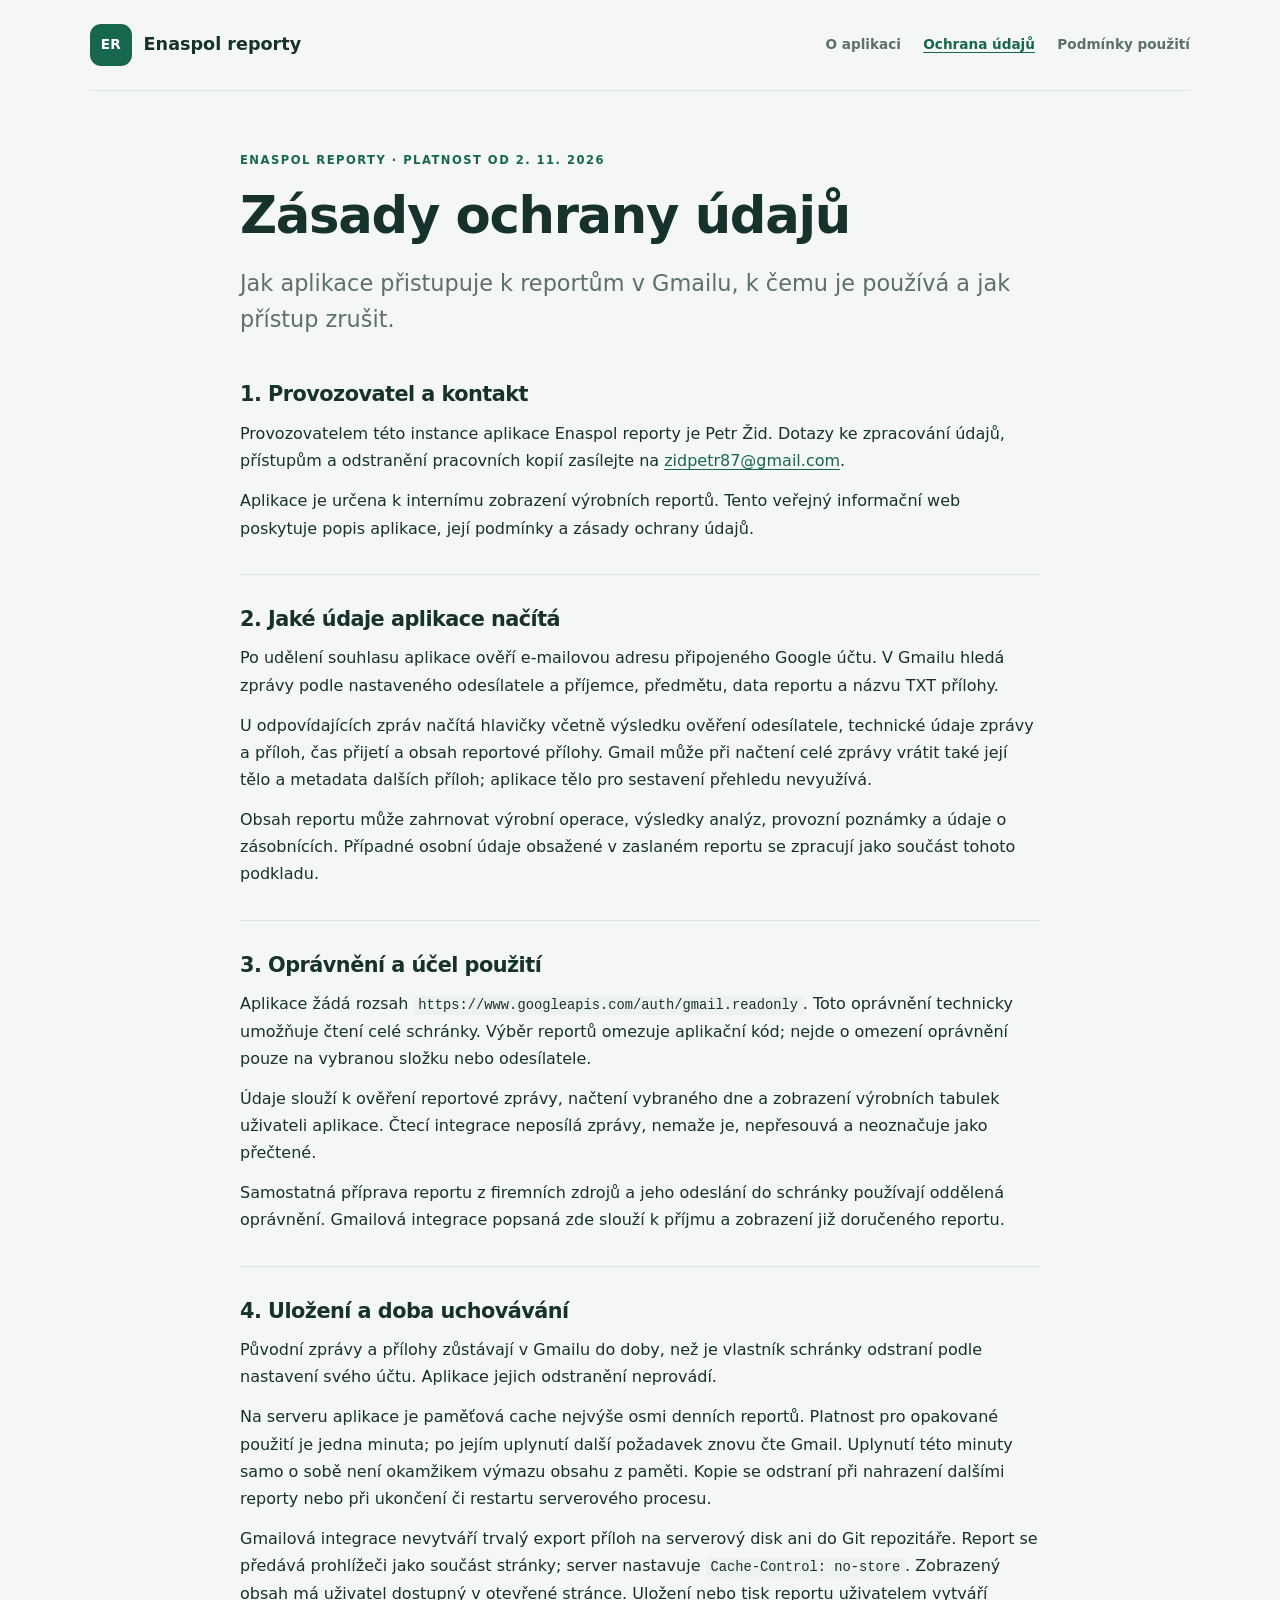
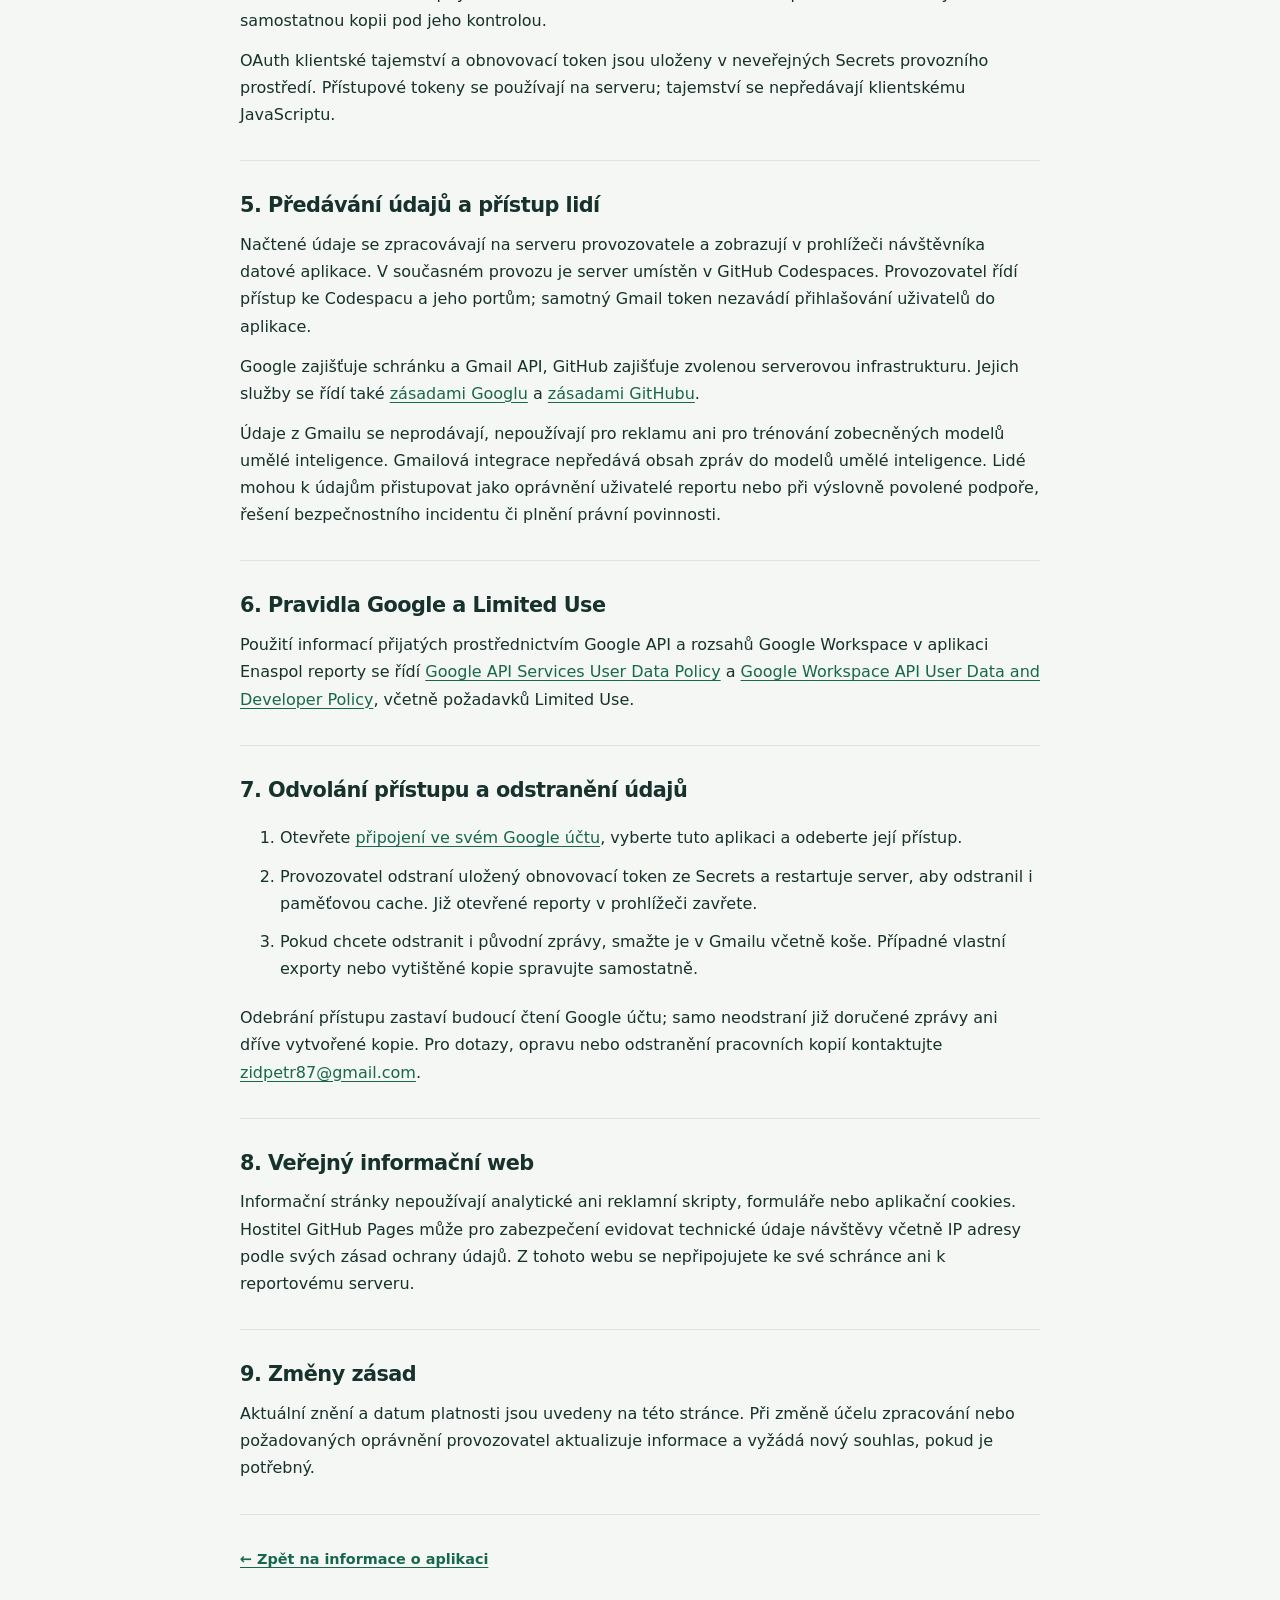
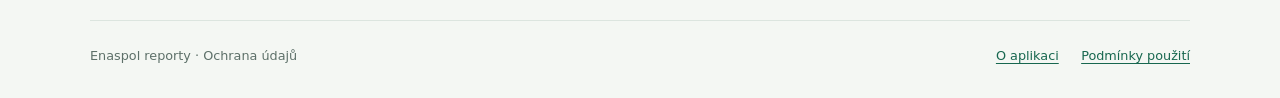
==== privacy.html @ 2ac8ffab "Publish Enaspol reporty information, privacy policy and terms" ====
<!doctype html>
<html lang="cs">
  <head>
    <meta charset="utf-8">
    <meta name="viewport" content="width=device-width, initial-scale=1">
    <meta name="description" content="Zásady ochrany údajů aplikace Enaspol reporty: přístup ke Gmailu, účel zpracování, uchovávání a odvolání souhlasu.">
    <meta name="referrer" content="strict-origin-when-cross-origin">
    <meta http-equiv="Content-Security-Policy" content="default-src 'none'; style-src 'self'; img-src 'self'; base-uri 'none'; form-action 'none'">
    <title>Ochrana údajů | Enaspol reporty</title>
    <link rel="stylesheet" href="styles.css">
  </head>
  <body>
    <a class="skip-link" href="#obsah">Přejít na obsah</a>
    <header class="site-header">
      <a class="brand" href="index.html"><span class="brand-mark" aria-hidden="true">ER</span>Enaspol reporty</a>
      <nav aria-label="Hlavní navigace"><a href="index.html">O aplikaci</a><a href="privacy.html" aria-current="page">Ochrana údajů</a><a href="terms.html">Podmínky použití</a></nav>
    </header>
    <main class="document" id="obsah">
      <p class="eyebrow">Enaspol reporty · Platnost od 2. 11. 2026</p>
      <h1>Zásady ochrany údajů</h1>
      <p class="lead">Jak aplikace přistupuje k reportům v Gmailu, k čemu je používá a jak přístup zrušit.</p>
      <section>
        <h2>1. Provozovatel a kontakt</h2>
        <p>Provozovatelem této instance aplikace Enaspol reporty je Petr Žid. Dotazy ke zpracování údajů, přístupům a odstranění pracovních kopií zasílejte na <a href="mailto:zidpetr87@gmail.com">zidpetr87@gmail.com</a>.</p>
        <p>Aplikace je určena k internímu zobrazení výrobních reportů. Tento veřejný informační web poskytuje popis aplikace, její podmínky a zásady ochrany údajů.</p>
      </section>
      <section>
        <h2>2. Jaké údaje aplikace načítá</h2>
        <p>Po udělení souhlasu aplikace ověří e-mailovou adresu připojeného Google účtu. V Gmailu hledá zprávy podle nastaveného odesílatele a příjemce, předmětu, data reportu a názvu TXT přílohy.</p>
        <p>U odpovídajících zpráv načítá hlavičky včetně výsledku ověření odesílatele, technické údaje zprávy a příloh, čas přijetí a obsah reportové přílohy. Gmail může při načtení celé zprávy vrátit také její tělo a metadata dalších příloh; aplikace tělo pro sestavení přehledu nevyužívá.</p>
        <p>Obsah reportu může zahrnovat výrobní operace, výsledky analýz, provozní poznámky a údaje o zásobnících. Případné osobní údaje obsažené v zaslaném reportu se zpracují jako součást tohoto podkladu.</p>
      </section>
      <section>
        <h2>3. Oprávnění a účel použití</h2>
        <p>Aplikace žádá rozsah <code>https://www.googleapis.com/auth/gmail.readonly</code>. Toto oprávnění technicky umožňuje čtení celé schránky. Výběr reportů omezuje aplikační kód; nejde o omezení oprávnění pouze na vybranou složku nebo odesílatele.</p>
        <p>Údaje slouží k ověření reportové zprávy, načtení vybraného dne a zobrazení výrobních tabulek uživateli aplikace. Čtecí integrace neposílá zprávy, nemaže je, nepřesouvá a neoznačuje jako přečtené.</p>
        <p>Samostatná příprava reportu z firemních zdrojů a jeho odeslání do schránky používají oddělená oprávnění. Gmailová integrace popsaná zde slouží k příjmu a zobrazení již doručeného reportu.</p>
      </section>
      <section>
        <h2>4. Uložení a doba uchovávání</h2>
        <p>Původní zprávy a přílohy zůstávají v Gmailu do doby, než je vlastník schránky odstraní podle nastavení svého účtu. Aplikace jejich odstranění neprovádí.</p>
        <p>Na serveru aplikace je paměťová cache nejvýše osmi denních reportů. Platnost pro opakované použití je jedna minuta; po jejím uplynutí další požadavek znovu čte Gmail. Uplynutí této minuty samo o sobě není okamžikem výmazu obsahu z paměti. Kopie se odstraní při nahrazení dalšími reporty nebo při ukončení či restartu serverového procesu.</p>
        <p>Gmailová integrace nevytváří trvalý export příloh na serverový disk ani do Git repozitáře. Report se předává prohlížeči jako součást stránky; server nastavuje <code>Cache-Control: no-store</code>. Zobrazený obsah má uživatel dostupný v otevřené stránce. Uložení nebo tisk reportu uživatelem vytváří samostatnou kopii pod jeho kontrolou.</p>
        <p>OAuth klientské tajemství a obnovovací token jsou uloženy v neveřejných Secrets provozního prostředí. Přístupové tokeny se používají na serveru; tajemství se nepředávají klientskému JavaScriptu.</p>
      </section>
      <section>
        <h2>5. Předávání údajů a přístup lidí</h2>
        <p>Načtené údaje se zpracovávají na serveru provozovatele a zobrazují v prohlížeči návštěvníka datové aplikace. V současném provozu je server umístěn v GitHub Codespaces. Provozovatel řídí přístup ke Codespacu a jeho portům; samotný Gmail token nezavádí přihlašování uživatelů do aplikace.</p>
        <p>Google zajišťuje schránku a Gmail API, GitHub zajišťuje zvolenou serverovou infrastrukturu. Jejich služby se řídí také <a href="https://policies.google.com/privacy">zásadami Googlu</a> a <a href="https://docs.github.com/en/site-policy/privacy-policies/github-general-privacy-statement">zásadami GitHubu</a>.</p>
        <p>Údaje z Gmailu se neprodávají, nepoužívají pro reklamu ani pro trénování zobecněných modelů umělé inteligence. Gmailová integrace nepředává obsah zpráv do modelů umělé inteligence. Lidé mohou k údajům přistupovat jako oprávnění uživatelé reportu nebo při výslovně povolené podpoře, řešení bezpečnostního incidentu či plnění právní povinnosti.</p>
      </section>
      <section>
        <h2>6. Pravidla Google a Limited Use</h2>
        <p>Použití informací přijatých prostřednictvím Google API a rozsahů Google Workspace v aplikaci Enaspol reporty se řídí <a href="https://developers.google.com/terms/api-services-user-data-policy">Google API Services User Data Policy</a> a <a href="https://developers.google.com/workspace/workspace-api-user-data-developer-policy">Google Workspace API User Data and Developer Policy</a>, včetně požadavků Limited Use.</p>
      </section>
      <section>
        <h2>7. Odvolání přístupu a odstranění údajů</h2>
        <ol>
          <li>Otevřete <a href="https://myaccount.google.com/connections">připojení ve svém Google účtu</a>, vyberte tuto aplikaci a odeberte její přístup.</li>
          <li>Provozovatel odstraní uložený obnovovací token ze Secrets a restartuje server, aby odstranil i paměťovou cache. Již otevřené reporty v prohlížeči zavřete.</li>
          <li>Pokud chcete odstranit i původní zprávy, smažte je v Gmailu včetně koše. Případné vlastní exporty nebo vytištěné kopie spravujte samostatně.</li>
        </ol>
        <p>Odebrání přístupu zastaví budoucí čtení Google účtu; samo neodstraní již doručené zprávy ani dříve vytvořené kopie. Pro dotazy, opravu nebo odstranění pracovních kopií kontaktujte <a href="mailto:zidpetr87@gmail.com">zidpetr87@gmail.com</a>.</p>
      </section>
      <section>
        <h2>8. Veřejný informační web</h2>
        <p>Informační stránky nepoužívají analytické ani reklamní skripty, formuláře nebo aplikační cookies. Hostitel GitHub Pages může pro zabezpečení evidovat technické údaje návštěvy včetně IP adresy podle svých zásad ochrany údajů. Z tohoto webu se nepřipojujete ke své schránce ani k reportovému serveru.</p>
      </section>
      <section>
        <h2>9. Změny zásad</h2>
        <p>Aktuální znění a datum platnosti jsou uvedeny na této stránce. Při změně účelu zpracování nebo požadovaných oprávnění provozovatel aktualizuje informace a vyžádá nový souhlas, pokud je potřebný.</p>
      </section>
      <a class="back-link" href="index.html">← Zpět na informace o aplikaci</a>
    </main>
    <footer class="site-footer"><span>Enaspol reporty · Ochrana údajů</span><div><a href="index.html">O aplikaci</a><a href="terms.html">Podmínky použití</a></div></footer>
  </body>
</html>
---- styles.css ----
:root {
  color-scheme: light;
  --ink: #17312c;
  --muted: #5d7069;
  --accent: #17674f;
  --line: #dce5df;
  --paper: #fff;
  --wash: #f4f7f3;
}
* { box-sizing: border-box; }
html { scroll-behavior: smooth; }
body { margin: 0; background: var(--wash); color: var(--ink); font-family: system-ui, -apple-system, BlinkMacSystemFont, "Segoe UI", sans-serif; font-size: 16px; line-height: 1.7; }
a { color: var(--accent); text-underline-offset: .2em; overflow-wrap: anywhere; }
a:hover { text-decoration-thickness: 2px; }
a:focus-visible { outline: 3px solid #c88a24; outline-offset: 5px; border-radius: 2px; }
.skip-link { position: absolute; left: 1rem; top: -5rem; padding: .6rem 1rem; background: var(--paper); z-index: 1; }
.skip-link:focus { top: 1rem; }
.site-header, .site-footer, main { width: min(1100px, calc(100% - 3rem)); margin-inline: auto; }
.site-header { display: flex; align-items: center; justify-content: space-between; gap: 1.5rem; padding-block: 1.5rem; border-bottom: 1px solid var(--line); }
.brand { display: flex; align-items: center; gap: .75rem; color: var(--ink); font-size: 1.1rem; font-weight: 750; text-decoration: none; }
.brand-mark { display: grid; place-items: center; width: 2.6rem; height: 2.6rem; border-radius: .7rem; background: var(--accent); color: white; font-size: .85rem; letter-spacing: .02em; }
nav, .site-footer > div { display: flex; flex-wrap: wrap; gap: .5rem 1.4rem; }
nav a { font-size: .85rem; font-weight: 600; color: var(--muted); text-decoration: none; }
nav a[aria-current="page"] { color: var(--accent); text-decoration: underline; }
.hero { padding-block: 4.5rem 3.5rem; max-width: 780px; }
.eyebrow { color: var(--accent); font-size: .72rem; font-weight: 750; letter-spacing: .13em; text-transform: uppercase; }
h1, h2 { font-weight: 700; line-height: 1.2; letter-spacing: -.025em; }
h1 { font-size: clamp(2.4rem, 6vw, 4.3rem); margin: .9rem 0 1.2rem; }
h2 { font-size: 1.45rem; margin: .8rem 0; }
p { margin-block: .8rem; }
.lead { color: var(--muted); font-size: clamp(1.1rem, 2vw, 1.4rem); line-height: 1.6; }
.button { display: inline-block; margin-top: 1rem; padding: .75rem 1.1rem; background: var(--accent); color: white; border-radius: .5rem; font-size: .9rem; font-weight: 650; text-decoration: none; }
.feature-grid { display: grid; grid-template-columns: repeat(3, minmax(0, 1fr)); gap: 1rem; }
.card, .panel { padding: 1.75rem; border: 1px solid var(--line); border-radius: .8rem; background: var(--paper); }
.card h2 { font-size: 1.15rem; }
.card p { font-size: .92rem; color: var(--muted); }
.card-number { color: var(--accent); font-size: .75rem; font-weight: 750; }
.panel { margin-block: 2rem; }
.panel p { max-width: 850px; }
.muted { color: var(--muted); font-size: .9rem; }
code { font-size: .86em; background: #edf2ee; padding: .15em .35em; border-radius: .2rem; overflow-wrap: anywhere; }
.contact { display: flex; align-items: center; justify-content: space-between; gap: 1rem; margin-block: 3rem; }
.contact h2, .contact p { margin: .25rem 0; }
.site-footer { display: flex; justify-content: space-between; gap: 1rem; padding-block: 1.5rem 2rem; border-top: 1px solid var(--line); color: var(--muted); font-size: .8rem; }
.document { max-width: 800px; padding-block: 3rem; }
.document h1 { font-size: clamp(2.1rem, 6vw, 3.2rem); }
.document section { padding-block: 1.2rem; border-bottom: 1px solid var(--line); }
.document section h2 { font-size: 1.3rem; }
.document li { padding-block: .35rem; }
.back-link { display: inline-block; margin-top: 2rem; font-size: .9rem; font-weight: 650; }
@media (max-width: 680px) {
  .site-header, .site-footer, main { width: calc(100% - 2rem); }
  .site-header, .site-footer, .contact { flex-direction: column; align-items: flex-start; }
  .site-header { gap: 1rem; }
  nav { gap: .5rem 1rem; }
  .hero { padding-block: 2.5rem; }
  .feature-grid { grid-template-columns: 1fr; }
  .card, .panel { padding: 1.35rem; }
  .document { padding-block: 2rem; }
}
@media (prefers-reduced-motion: reduce) { html { scroll-behavior: auto; } }
@media print {
  body { background: white; color: black; }
  .site-header, .site-footer, .button, .back-link, .skip-link { display: none; }
  main { width: 100%; }
  .hero, .document { padding-block: 0; }
  .card, .panel { break-inside: avoid; }
}
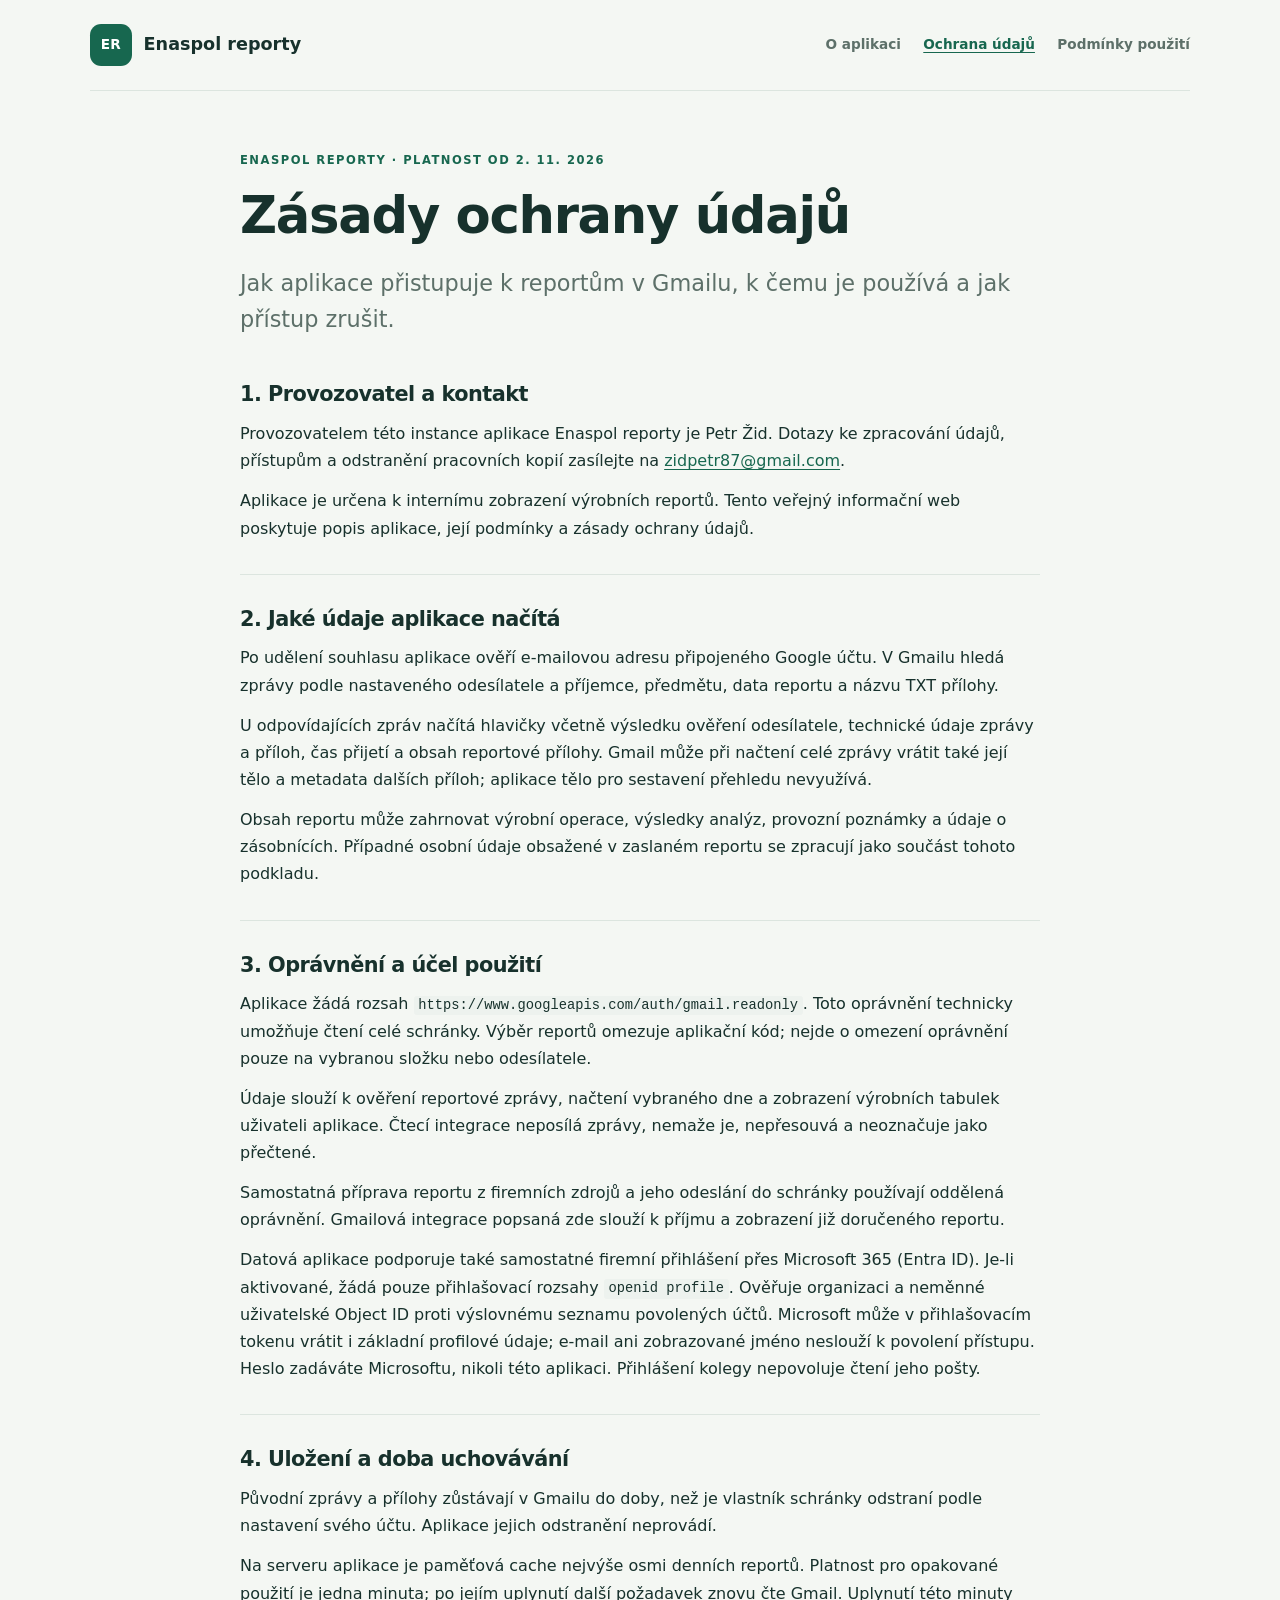
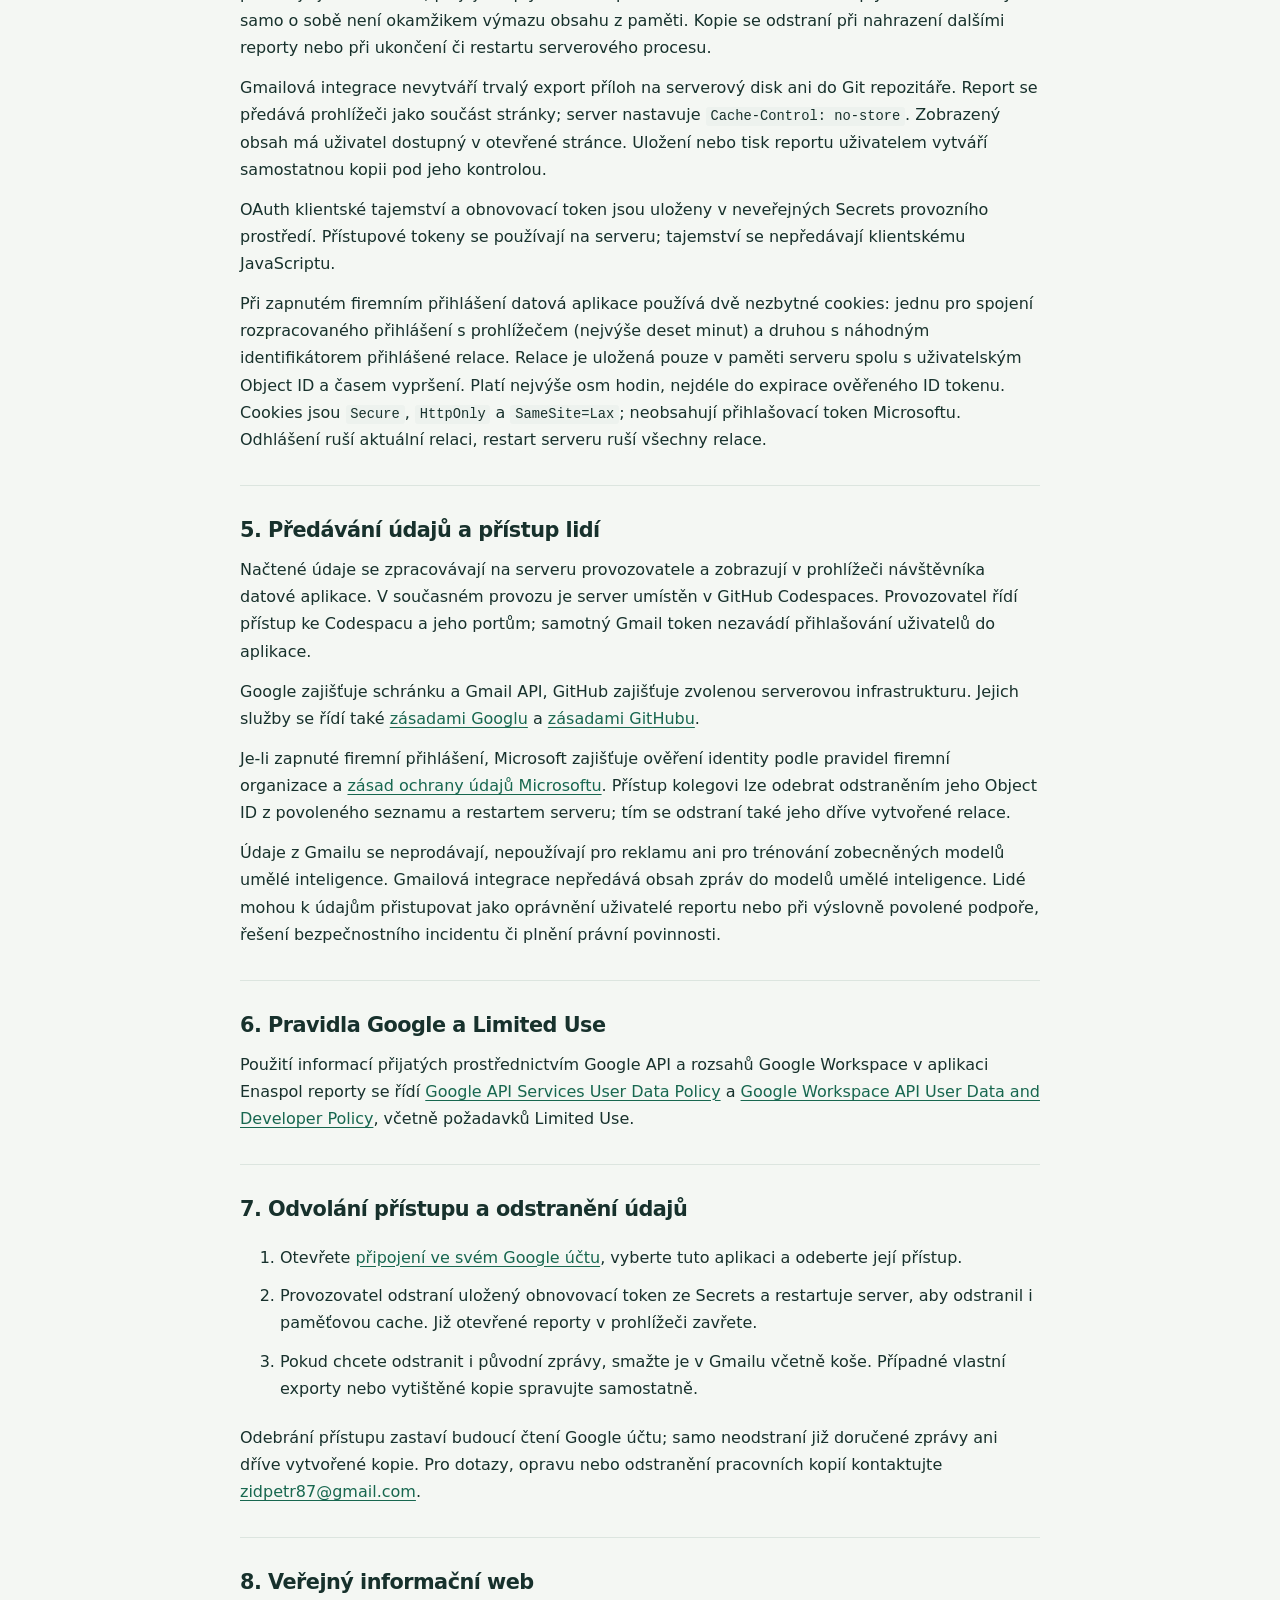
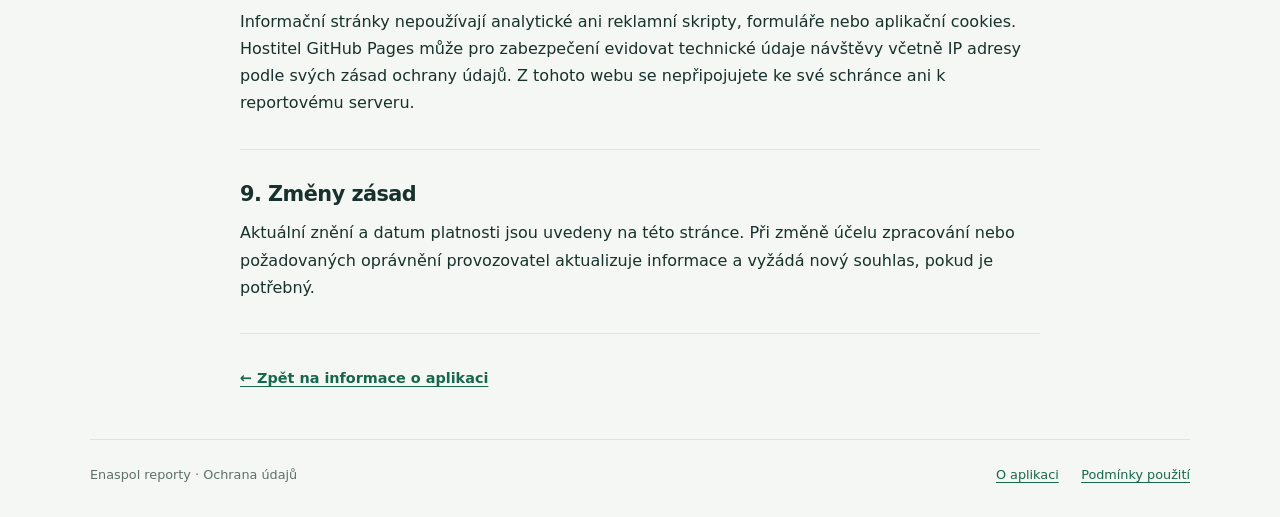
==== commit e26aa0f1: "Describe optional Microsoft sign-in and essential session cookies" ====
--- a/privacy.html
+++ b/privacy.html
@@ -35,6 +35,7 @@
         <p>Aplikace žádá rozsah <code>https://www.googleapis.com/auth/gmail.readonly</code>. Toto oprávnění technicky umožňuje čtení celé schránky. Výběr reportů omezuje aplikační kód; nejde o omezení oprávnění pouze na vybranou složku nebo odesílatele.</p>
         <p>Údaje slouží k ověření reportové zprávy, načtení vybraného dne a zobrazení výrobních tabulek uživateli aplikace. Čtecí integrace neposílá zprávy, nemaže je, nepřesouvá a neoznačuje jako přečtené.</p>
         <p>Samostatná příprava reportu z firemních zdrojů a jeho odeslání do schránky používají oddělená oprávnění. Gmailová integrace popsaná zde slouží k příjmu a zobrazení již doručeného reportu.</p>
+        <p>Datová aplikace podporuje také samostatné firemní přihlášení přes Microsoft 365 (Entra ID). Je-li aktivované, žádá pouze přihlašovací rozsahy <code>openid profile</code>. Ověřuje organizaci a neměnné uživatelské Object ID proti výslovnému seznamu povolených účtů. Microsoft může v přihlašovacím tokenu vrátit i základní profilové údaje; e-mail ani zobrazované jméno neslouží k povolení přístupu. Heslo zadáváte Microsoftu, nikoli této aplikaci. Přihlášení kolegy nepovoluje čtení jeho pošty.</p>
       </section>
       <section>
         <h2>4. Uložení a doba uchovávání</h2>
@@ -42,11 +43,13 @@
         <p>Na serveru aplikace je paměťová cache nejvýše osmi denních reportů. Platnost pro opakované použití je jedna minuta; po jejím uplynutí další požadavek znovu čte Gmail. Uplynutí této minuty samo o sobě není okamžikem výmazu obsahu z paměti. Kopie se odstraní při nahrazení dalšími reporty nebo při ukončení či restartu serverového procesu.</p>
         <p>Gmailová integrace nevytváří trvalý export příloh na serverový disk ani do Git repozitáře. Report se předává prohlížeči jako součást stránky; server nastavuje <code>Cache-Control: no-store</code>. Zobrazený obsah má uživatel dostupný v otevřené stránce. Uložení nebo tisk reportu uživatelem vytváří samostatnou kopii pod jeho kontrolou.</p>
         <p>OAuth klientské tajemství a obnovovací token jsou uloženy v neveřejných Secrets provozního prostředí. Přístupové tokeny se používají na serveru; tajemství se nepředávají klientskému JavaScriptu.</p>
+        <p>Při zapnutém firemním přihlášení datová aplikace používá dvě nezbytné cookies: jednu pro spojení rozpracovaného přihlášení s prohlížečem (nejvýše deset minut) a druhou s náhodným identifikátorem přihlášené relace. Relace je uložená pouze v paměti serveru spolu s uživatelským Object ID a časem vypršení. Platí nejvýše osm hodin, nejdéle do expirace ověřeného ID tokenu. Cookies jsou <code>Secure</code>, <code>HttpOnly</code> a <code>SameSite=Lax</code>; neobsahují přihlašovací token Microsoftu. Odhlášení ruší aktuální relaci, restart serveru ruší všechny relace.</p>
       </section>
       <section>
         <h2>5. Předávání údajů a přístup lidí</h2>
         <p>Načtené údaje se zpracovávají na serveru provozovatele a zobrazují v prohlížeči návštěvníka datové aplikace. V současném provozu je server umístěn v GitHub Codespaces. Provozovatel řídí přístup ke Codespacu a jeho portům; samotný Gmail token nezavádí přihlašování uživatelů do aplikace.</p>
         <p>Google zajišťuje schránku a Gmail API, GitHub zajišťuje zvolenou serverovou infrastrukturu. Jejich služby se řídí také <a href="https://policies.google.com/privacy">zásadami Googlu</a> a <a href="https://docs.github.com/en/site-policy/privacy-policies/github-general-privacy-statement">zásadami GitHubu</a>.</p>
+        <p>Je-li zapnuté firemní přihlášení, Microsoft zajišťuje ověření identity podle pravidel firemní organizace a <a href="https://privacy.microsoft.com/privacystatement">zásad ochrany údajů Microsoftu</a>. Přístup kolegovi lze odebrat odstraněním jeho Object ID z povoleného seznamu a restartem serveru; tím se odstraní také jeho dříve vytvořené relace.</p>
         <p>Údaje z Gmailu se neprodávají, nepoužívají pro reklamu ani pro trénování zobecněných modelů umělé inteligence. Gmailová integrace nepředává obsah zpráv do modelů umělé inteligence. Lidé mohou k údajům přistupovat jako oprávnění uživatelé reportu nebo při výslovně povolené podpoře, řešení bezpečnostního incidentu či plnění právní povinnosti.</p>
       </section>
       <section>
